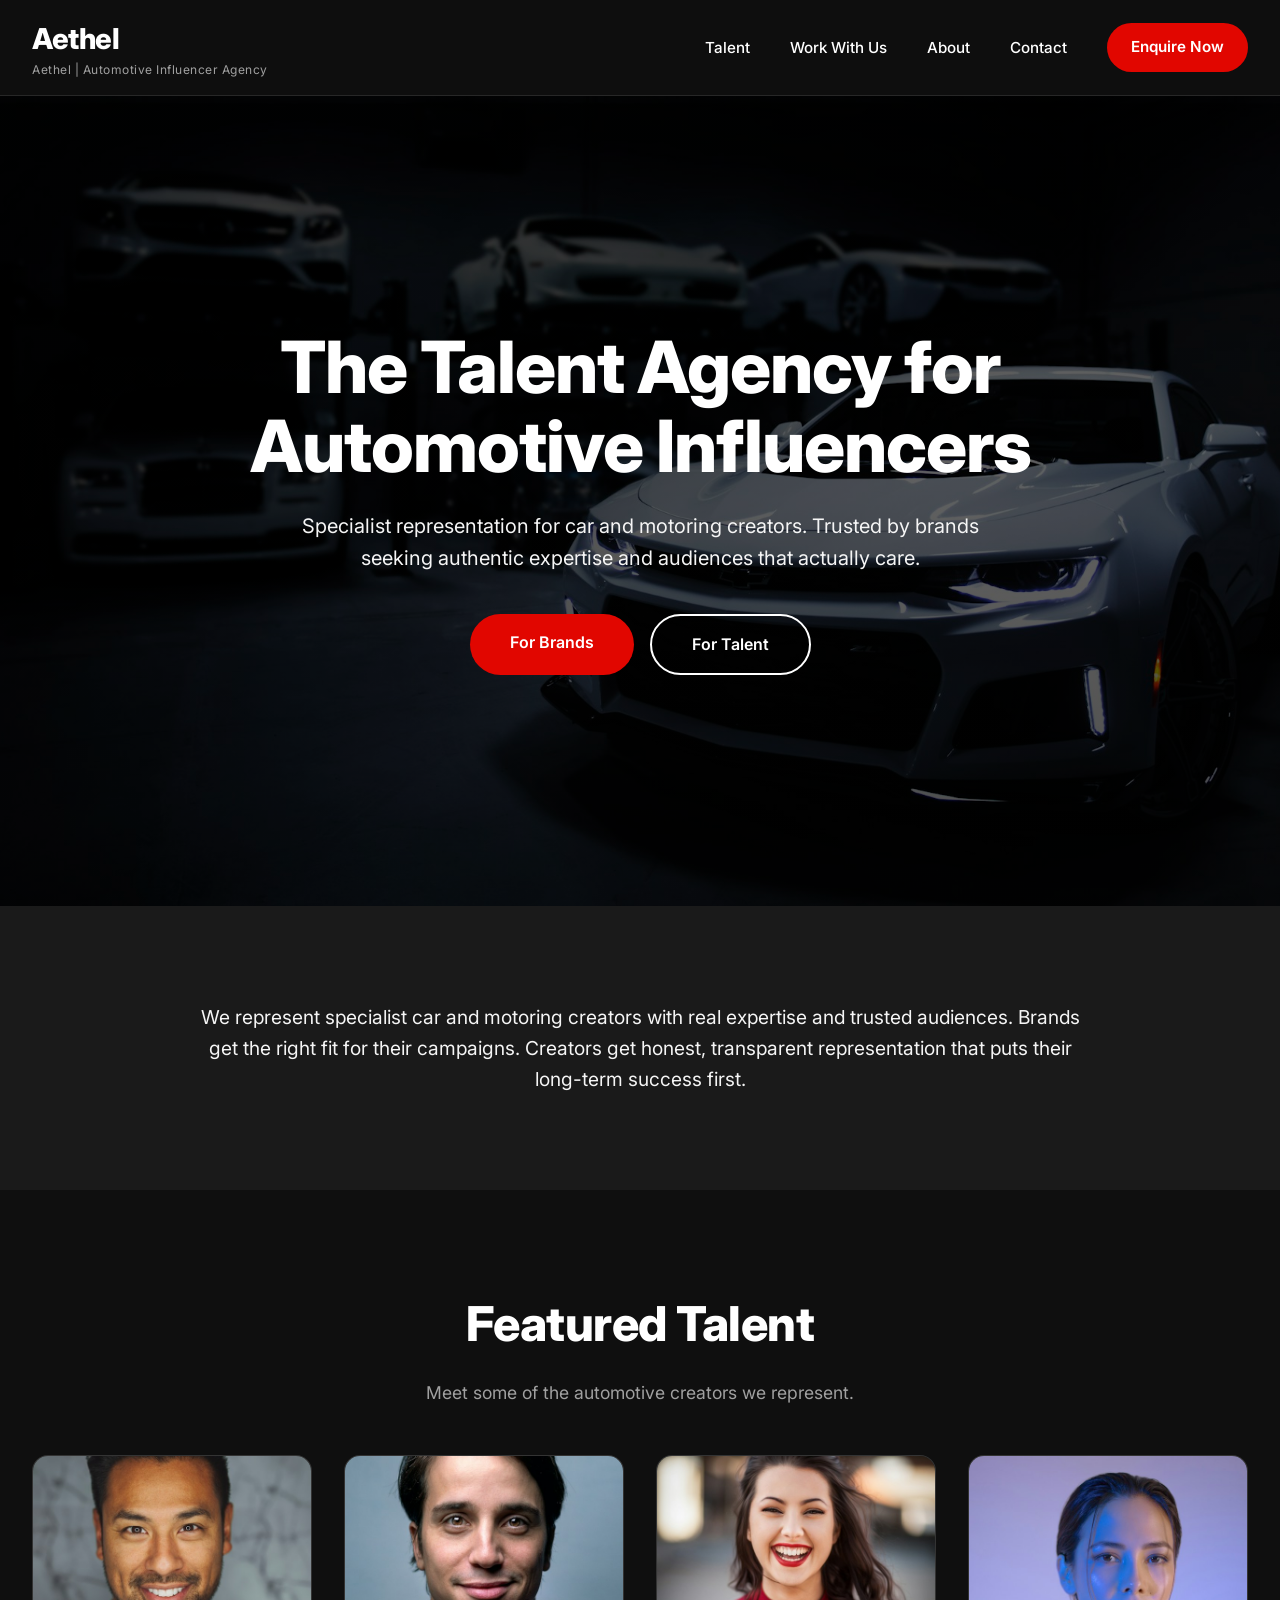
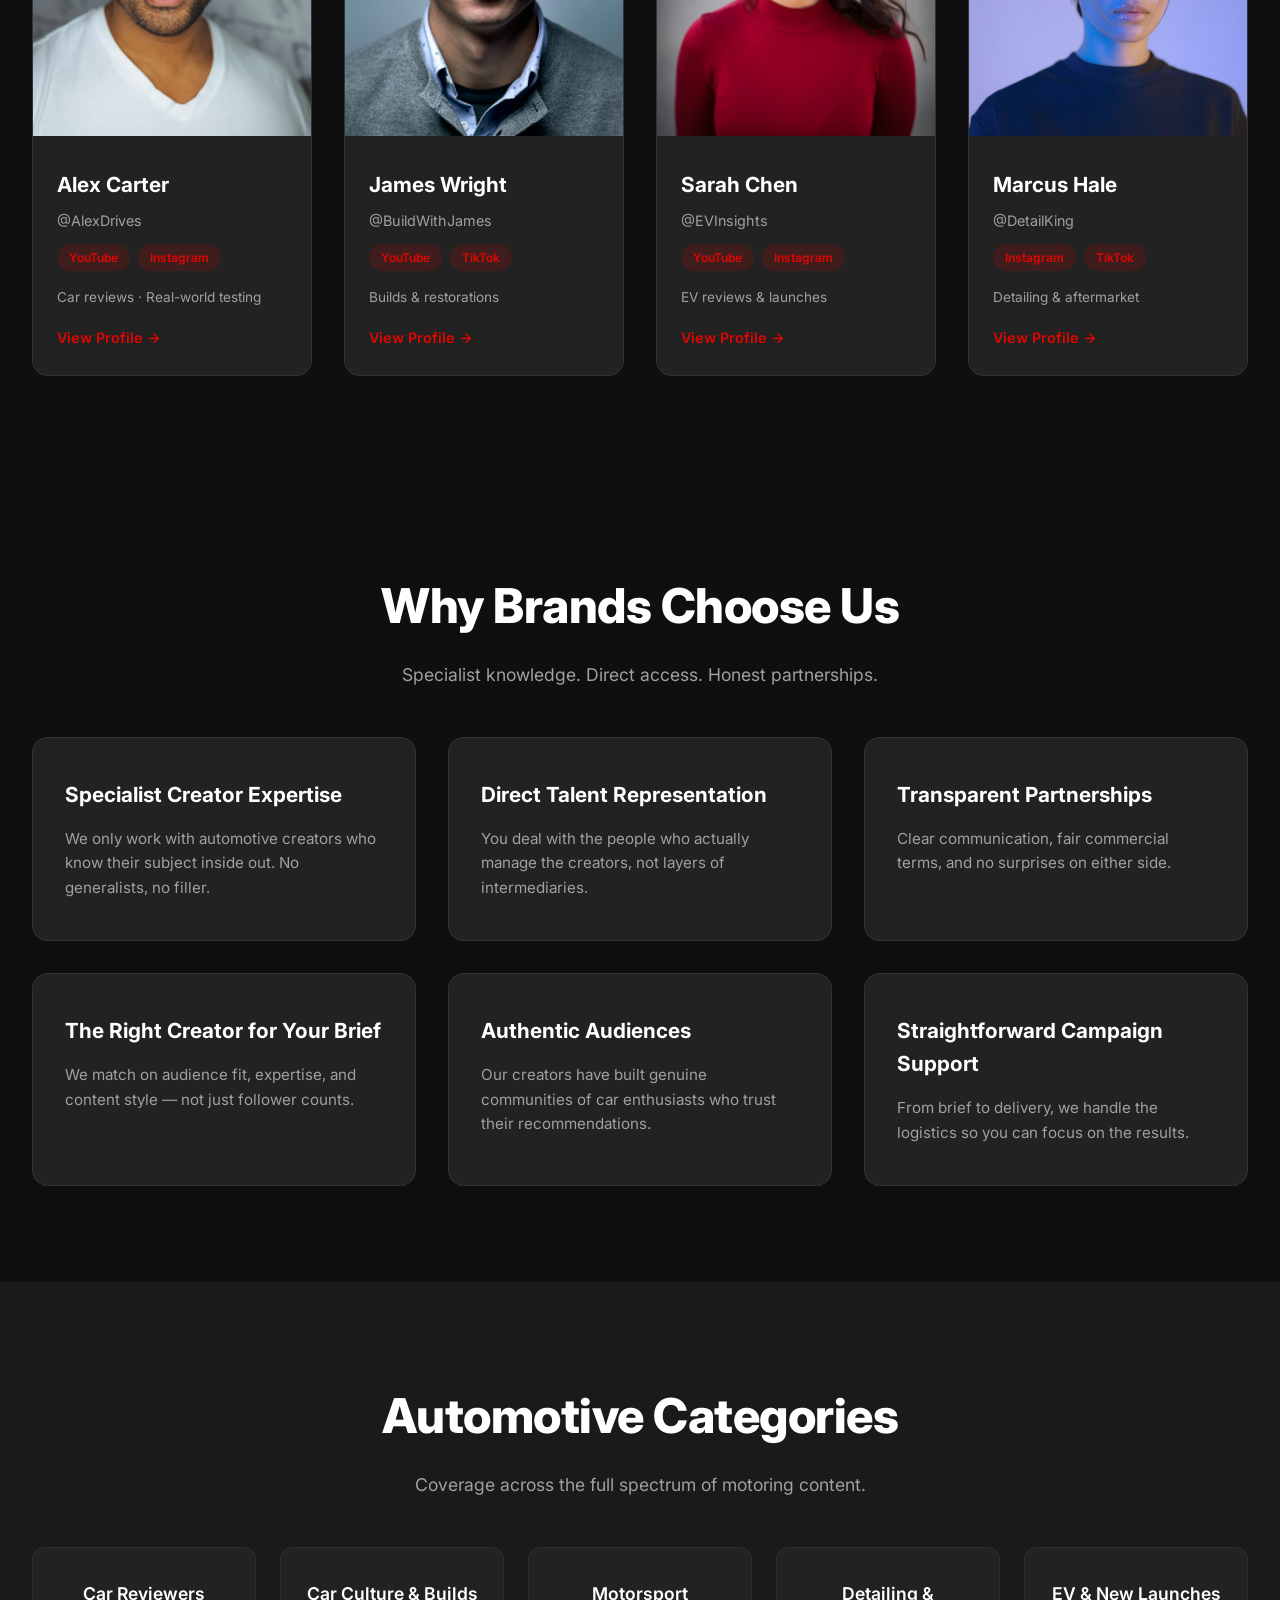
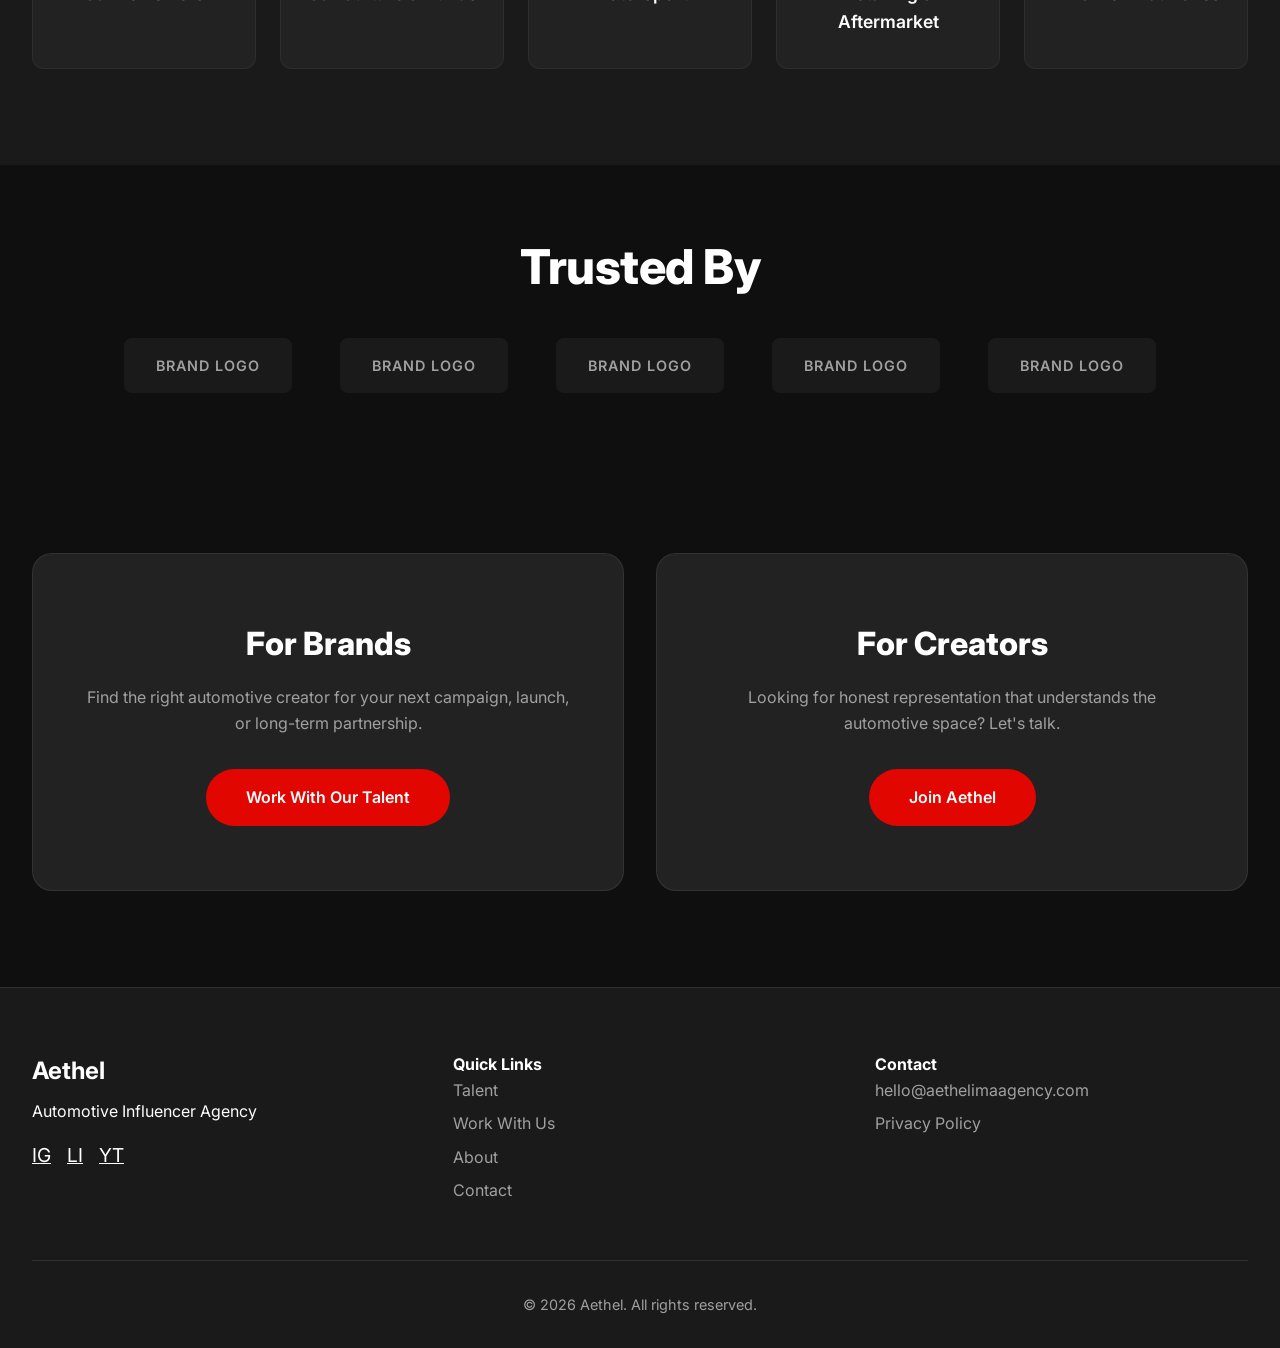
==== index.html @ 72f049c0 "Add files via upload" ====
<!DOCTYPE html>
<html lang="en">
<head>
  <meta charset="UTF-8">
  <meta name="viewport" content="width=device-width, initial-scale=1.0">
  <title>Aethel | The Talent Agency for Automotive Influencers</title>
  <meta name="description" content="Aethel is the specialist talent agency for automotive influencers. We represent car and motoring creators with real expertise, connecting brands with authentic audiences.">
  <link rel="stylesheet" href="css/style.css">
</head>
<body>
  <header>
    <div class="header-container">
      <a href="index.html" class="logo">
        <h1>Aethel</h1>
        <span>Aethel | Automotive Influencer Agency</span>
      </a>
      <nav>
        <ul>
          <li><a href="talent.html">Talent</a></li>
          <li class="dropdown">
            <a href="work-with-us.html">Work With Us</a>
            <div class="dropdown-content">
              <a href="work-with-us.html#brands">For Brands</a>
              <a href="work-with-us.html#talent">For Talent</a>
            </div>
          </li>
          <li><a href="about.html">About</a></li>
          <li><a href="contact.html">Contact</a></li>
          <li><a href="#" class="enquire-btn open-enquire">Enquire Now</a></li>
        </ul>
      </nav>
      <button class="mobile-menu-btn">☰</button>
    </div>
  </header>

  <section class="hero">
    <div class="hero-content">
      <h2>The Talent Agency for Automotive Influencers</h2>
      <p>Specialist representation for car and motoring creators. Trusted by brands seeking authentic expertise and audiences that actually care.</p>
      <div class="hero-buttons">
        <a href="work-with-us.html#brands" class="btn-primary">For Brands</a>
        <a href="work-with-us.html#talent" class="btn-secondary">For Talent</a>
      </div>
    </div>
  </section>

  <section class="intro">
    <div class="container">
      <p>We represent specialist car and motoring creators with real expertise and trusted audiences. Brands get the right fit for their campaigns. Creators get honest, transparent representation that puts their long-term success first.</p>
    </div>
  </section>

  <section>
    <div class="container">
      <h2 class="section-title">Featured Talent</h2>
      <p class="section-subtitle">Meet some of the automotive creators we represent.</p>
      <div class="talent-grid">
        <div class="talent-card">
          <img src="images/talent1.jpg" alt="Alex Carter">
          <div class="talent-info">
            <h3>Alex Carter</h3>
            <div class="channel">@AlexDrives</div>
            <div class="platform-tags">
              <span class="tag">YouTube</span>
              <span class="tag">Instagram</span>
            </div>
            <div class="stats">Car reviews · Real-world testing</div>
            <a href="talent-profile.html" class="view-profile">View Profile →</a>
          </div>
        </div>
        <div class="talent-card">
          <img src="images/talent2.jpg" alt="James Wright">
          <div class="talent-info">
            <h3>James Wright</h3>
            <div class="channel">@BuildWithJames</div>
            <div class="platform-tags">
              <span class="tag">YouTube</span>
              <span class="tag">TikTok</span>
            </div>
            <div class="stats">Builds & restorations</div>
            <a href="talent-profile.html" class="view-profile">View Profile →</a>
          </div>
        </div>
        <div class="talent-card">
          <img src="images/talent3.jpg" alt="Sarah Chen">
          <div class="talent-info">
            <h3>Sarah Chen</h3>
            <div class="channel">@EVInsights</div>
            <div class="platform-tags">
              <span class="tag">YouTube</span>
              <span class="tag">Instagram</span>
            </div>
            <div class="stats">EV reviews & launches</div>
            <a href="talent-profile.html" class="view-profile">View Profile →</a>
          </div>
        </div>
        <div class="talent-card">
          <img src="images/talent4.jpg" alt="Marcus Hale">
          <div class="talent-info">
            <h3>Marcus Hale</h3>
            <div class="channel">@DetailKing</div>
            <div class="platform-tags">
              <span class="tag">Instagram</span>
              <span class="tag">TikTok</span>
            </div>
            <div class="stats">Detailing & aftermarket</div>
            <a href="talent-profile.html" class="view-profile">View Profile →</a>
          </div>
        </div>
      </div>
    </div>
  </section>

  <section>
    <div class="container">
      <h2 class="section-title">Why Brands Choose Us</h2>
      <p class="section-subtitle">Specialist knowledge. Direct access. Honest partnerships.</p>
      <div class="why-grid">
        <div class="why-card">
          <h3>Specialist Creator Expertise</h3>
          <p>We only work with automotive creators who know their subject inside out. No generalists, no filler.</p>
        </div>
        <div class="why-card">
          <h3>Direct Talent Representation</h3>
          <p>You deal with the people who actually manage the creators, not layers of intermediaries.</p>
        </div>
        <div class="why-card">
          <h3>Transparent Partnerships</h3>
          <p>Clear communication, fair commercial terms, and no surprises on either side.</p>
        </div>
        <div class="why-card">
          <h3>The Right Creator for Your Brief</h3>
          <p>We match on audience fit, expertise, and content style — not just follower counts.</p>
        </div>
        <div class="why-card">
          <h3>Authentic Audiences</h3>
          <p>Our creators have built genuine communities of car enthusiasts who trust their recommendations.</p>
        </div>
        <div class="why-card">
          <h3>Straightforward Campaign Support</h3>
          <p>From brief to delivery, we handle the logistics so you can focus on the results.</p>
        </div>
      </div>
    </div>
  </section>

  <section class="categories">
    <div class="container">
      <h2 class="section-title">Automotive Categories</h2>
      <p class="section-subtitle">Coverage across the full spectrum of motoring content.</p>
      <div class="category-grid">
        <div class="category-item"><h4>Car Reviewers</h4></div>
        <div class="category-item"><h4>Car Culture & Builds</h4></div>
        <div class="category-item"><h4>Motorsport</h4></div>
        <div class="category-item"><h4>Detailing & Aftermarket</h4></div>
        <div class="category-item"><h4>EV & New Launches</h4></div>
      </div>
    </div>
  </section>

  <section class="trusted">
    <div class="container">
      <h2 class="section-title">Trusted By</h2>
      <div class="logo-strip">
        <div class="logo-placeholder">BRAND LOGO</div>
        <div class="logo-placeholder">BRAND LOGO</div>
        <div class="logo-placeholder">BRAND LOGO</div>
        <div class="logo-placeholder">BRAND LOGO</div>
        <div class="logo-placeholder">BRAND LOGO</div>
      </div>
    </div>
  </section>

  <section>
    <div class="container">
      <div class="cta-banners">
        <div class="cta-banner">
          <h3>For Brands</h3>
          <p>Find the right automotive creator for your next campaign, launch, or long-term partnership.</p>
          <a href="work-with-us.html#brands" class="btn-primary">Work With Our Talent</a>
        </div>
        <div class="cta-banner">
          <h3>For Creators</h3>
          <p>Looking for honest representation that understands the automotive space? Let's talk.</p>
          <a href="work-with-us.html#talent" class="btn-primary">Join Aethel</a>
        </div>
      </div>
    </div>
  </section>

  <footer>
    <div class="container">
      <div class="footer-content">
        <div class="footer-logo">
          <h3>Aethel</h3>
          <p>Automotive Influencer Agency</p>
          <div class="social-icons">
            <a href="#" aria-label="Instagram">IG</a>
            <a href="#" aria-label="LinkedIn">LI</a>
            <a href="#" aria-label="YouTube">YT</a>
          </div>
        </div>
        <div class="footer-links">
          <h4>Quick Links</h4>
          <a href="talent.html">Talent</a>
          <a href="work-with-us.html">Work With Us</a>
          <a href="about.html">About</a>
          <a href="contact.html">Contact</a>
        </div>
        <div class="footer-links">
          <h4>Contact</h4>
          <a href="mailto:hello@aethelimaagency.com">hello@aethelimaagency.com</a>
          <a href="privacy.html">Privacy Policy</a>
        </div>
      </div>
      <div class="footer-bottom">
        <p>&copy; 2026 Aethel. All rights reserved.</p>
      </div>
    </div>
  </footer>

  <!-- Enquire Modal -->
  <div class="modal" id="enquireModal">
    <div class="modal-content">
      <span class="close-modal">&times;</span>
      <h2 style="margin-bottom: 1.5rem; text-align: center;">Enquire Now</h2>
      <div class="form-toggle">
        <button class="toggle-btn active" data-type="brand">I'm a Brand</button>
        <button class="toggle-btn" data-type="creator">I'm a Creator</button>
      </div>
      <form>
        <div class="form-group">
          <label>Name</label>
          <input type="text" name="name" required>
        </div>
        <div class="form-group">
          <label>Email</label>
          <input type="email" name="email" required>
        </div>
        <div class="form-group">
          <label class="company-label">Company</label>
          <input type="text" name="company" required>
        </div>
        <div class="form-group">
          <label class="budget-label">Budget (optional)</label>
          <input type="text" name="budget">
        </div>
        <div class="form-group">
          <label>Message</label>
          <textarea name="message" rows="5" required></textarea>
        </div>
        <button type="submit" class="btn-primary" style="width: 100%;">Send Enquiry</button>
      </form>
    </div>
  </div>

  <script src="js/main.js"></script>
</body>
</html>
---- css/style.css ----
/* Aethel - Automotive Influencer Agency */
@import url('https://fonts.googleapis.com/css2?family=Inter:wght@300;400;500;600;700;800&display=swap');

:root {
  --charcoal: #0f0f0f;
  --charcoal-light: #1a1a1a;
  --charcoal-card: #222222;
  --white: #ffffff;
  --off-white: #f5f5f5;
  --gray: #a0a0a0;
  --accent: #e10600; /* Racing red */
  --accent-hover: #c10500;
  --transition: all 0.3s cubic-bezier(0.4, 0, 0.2, 1);
}

* {
  margin: 0;
  padding: 0;
  box-sizing: border-box;
}

html {
  scroll-behavior: smooth;
}

body {
  font-family: 'Inter', -apple-system, BlinkMacSystemFont, 'Segoe UI', sans-serif;
  background-color: var(--charcoal);
  color: var(--white);
  line-height: 1.6;
  overflow-x: hidden;
}

/* Header */
header {
  position: sticky;
  top: 0;
  z-index: 1000;
  background: rgba(15, 15, 15, 0.95);
  backdrop-filter: blur(10px);
  border-bottom: 1px solid rgba(255, 255, 255, 0.1);
  padding: 1rem 0;
}

.header-container {
  max-width: 1400px;
  margin: 0 auto;
  padding: 0 2rem;
  display: flex;
  justify-content: space-between;
  align-items: center;
}

.logo {
  display: flex;
  flex-direction: column;
  text-decoration: none;
  color: var(--white);
}

.logo h1 {
  font-size: 1.8rem;
  font-weight: 800;
  letter-spacing: -0.5px;
  margin: 0;
}

.logo span {
  font-size: 0.75rem;
  font-weight: 400;
  color: var(--gray);
  letter-spacing: 0.5px;
  margin-top: -2px;
}

nav ul {
  display: flex;
  list-style: none;
  gap: 2.5rem;
  align-items: center;
}

nav a {
  color: var(--white);
  text-decoration: none;
  font-weight: 500;
  font-size: 0.95rem;
  transition: var(--transition);
  position: relative;
}

nav a:hover {
  color: var(--accent);
}

nav a::after {
  content: '';
  position: absolute;
  bottom: -4px;
  left: 0;
  width: 0;
  height: 2px;
  background: var(--accent);
  transition: var(--transition);
}

nav a:hover::after {
  width: 100%;
}

/* Dropdown */
.dropdown {
  position: relative;
}

.dropdown-content {
  display: none;
  position: absolute;
  top: 100%;
  left: 0;
  background: var(--charcoal-light);
  min-width: 200px;
  border-radius: 8px;
  box-shadow: 0 10px 40px rgba(0,0,0,0.5);
  padding: 0.5rem 0;
  margin-top: 1rem;
  border: 1px solid rgba(255,255,255,0.1);
}

.dropdown:hover .dropdown-content {
  display: block;
}

.dropdown-content a {
  display: block;
  padding: 0.75rem 1.5rem;
  color: var(--white);
  text-decoration: none;
}

.dropdown-content a:hover {
  background: var(--charcoal-card);
  color: var(--accent);
}

.dropdown-content a::after {
  display: none;
}

.enquire-btn {
  background: var(--accent);
  color: var(--white) !important;
  padding: 0.75rem 1.5rem;
  border-radius: 50px;
  font-weight: 600;
  transition: var(--transition);
  text-decoration: none;
  display: inline-block;
}

.enquire-btn:hover {
  background: var(--accent-hover);
  transform: translateY(-2px);
  box-shadow: 0 10px 30px rgba(225, 6, 0, 0.3);
}

.enquire-btn::after {
  display: none !important;
}

/* Mobile menu */
.mobile-menu-btn {
  display: none;
  background: none;
  border: none;
  color: var(--white);
  font-size: 1.5rem;
  cursor: pointer;
}

/* Hero */
.hero {
  height: 90vh;
  min-height: 600px;
  background: linear-gradient(rgba(0,0,0,0.55), rgba(0,0,0,0.7)), url('../images/hero-car.jpg') center/cover no-repeat;
  display: flex;
  align-items: center;
  justify-content: center;
  text-align: center;
  position: relative;
}

.hero-content {
  max-width: 900px;
  padding: 0 2rem;
  z-index: 2;
}

.hero h2 {
  font-size: clamp(2.5rem, 6vw, 4.5rem);
  font-weight: 800;
  line-height: 1.1;
  margin-bottom: 1.5rem;
  letter-spacing: -1px;
}

.hero p {
  font-size: 1.25rem;
  color: var(--off-white);
  margin-bottom: 2.5rem;
  max-width: 700px;
  margin-left: auto;
  margin-right: auto;
}

.hero-buttons {
  display: flex;
  gap: 1rem;
  justify-content: center;
  flex-wrap: wrap;
}

.btn-primary {
  background: var(--accent);
  color: var(--white);
  padding: 1rem 2.5rem;
  border-radius: 50px;
  text-decoration: none;
  font-weight: 600;
  font-size: 1rem;
  transition: var(--transition);
  display: inline-block;
}

.btn-primary:hover {
  background: var(--accent-hover);
  transform: translateY(-3px);
  box-shadow: 0 15px 40px rgba(225, 6, 0, 0.4);
}

.btn-secondary {
  background: transparent;
  color: var(--white);
  padding: 1rem 2.5rem;
  border-radius: 50px;
  text-decoration: none;
  font-weight: 600;
  font-size: 1rem;
  border: 2px solid var(--white);
  transition: var(--transition);
  display: inline-block;
}

.btn-secondary:hover {
  background: var(--white);
  color: var(--charcoal);
  transform: translateY(-3px);
}

/* Sections */
section {
  padding: 6rem 0;
}

.container {
  max-width: 1400px;
  margin: 0 auto;
  padding: 0 2rem;
}

.section-title {
  font-size: clamp(2rem, 4vw, 3rem);
  font-weight: 800;
  text-align: center;
  margin-bottom: 1rem;
  letter-spacing: -0.5px;
}

.section-subtitle {
  text-align: center;
  color: var(--gray);
  font-size: 1.1rem;
  max-width: 700px;
  margin: 0 auto 3rem;
}

/* Intro */
.intro {
  background: var(--charcoal-light);
  text-align: center;
}

.intro p {
  font-size: 1.2rem;
  max-width: 900px;
  margin: 0 auto;
  color: var(--off-white);
}

/* Why Cards */
.why-grid {
  display: grid;
  grid-template-columns: repeat(auto-fit, minmax(300px, 1fr));
  gap: 2rem;
  margin-top: 3rem;
}

.why-card {
  background: var(--charcoal-card);
  padding: 2.5rem 2rem;
  border-radius: 16px;
  border: 1px solid rgba(255,255,255,0.08);
  transition: var(--transition);
}

.why-card:hover {
  transform: translateY(-8px);
  border-color: var(--accent);
  box-shadow: 0 20px 50px rgba(0,0,0,0.4);
}

.why-card h3 {
  font-size: 1.3rem;
  margin-bottom: 1rem;
  font-weight: 700;
}

.why-card p {
  color: var(--gray);
  font-size: 0.95rem;
}

/* Categories */
.categories {
  background: var(--charcoal-light);
}

.category-grid {
  display: grid;
  grid-template-columns: repeat(auto-fit, minmax(200px, 1fr));
  gap: 1.5rem;
  margin-top: 2rem;
}

.category-item {
  background: var(--charcoal-card);
  padding: 2rem 1.5rem;
  border-radius: 12px;
  text-align: center;
  transition: var(--transition);
  border: 1px solid rgba(255,255,255,0.05);
}

.category-item:hover {
  background: var(--accent);
  transform: scale(1.05);
}

.category-item h4 {
  font-size: 1.1rem;
  font-weight: 600;
}

/* Trusted */
.trusted {
  text-align: center;
  padding: 4rem 0;
}

.logo-strip {
  display: flex;
  justify-content: center;
  gap: 3rem;
  flex-wrap: wrap;
  margin-top: 2rem;
  opacity: 0.6;
}

.logo-placeholder {
  background: var(--charcoal-card);
  padding: 1rem 2rem;
  border-radius: 8px;
  font-weight: 600;
  letter-spacing: 1px;
  font-size: 0.9rem;
}

/* CTA Banners */
.cta-banners {
  display: grid;
  grid-template-columns: 1fr 1fr;
  gap: 2rem;
}

.cta-banner {
  background: var(--charcoal-card);
  padding: 4rem 3rem;
  border-radius: 20px;
  text-align: center;
  border: 1px solid rgba(255,255,255,0.08);
  transition: var(--transition);
}

.cta-banner:hover {
  border-color: var(--accent);
}

.cta-banner h3 {
  font-size: 2rem;
  margin-bottom: 1rem;
  font-weight: 800;
}

.cta-banner p {
  color: var(--gray);
  margin-bottom: 2rem;
}

/* Talent Cards */
.talent-grid {
  display: grid;
  grid-template-columns: repeat(auto-fill, minmax(280px, 1fr));
  gap: 2rem;
}

.talent-card {
  background: var(--charcoal-card);
  border-radius: 16px;
  overflow: hidden;
  border: 1px solid rgba(255,255,255,0.08);
  transition: var(--transition);
}

.talent-card:hover {
  transform: translateY(-10px);
  border-color: var(--accent);
  box-shadow: 0 20px 50px rgba(0,0,0,0.4);
}

.talent-card img {
  width: 100%;
  height: 280px;
  object-fit: cover;
}

.talent-info {
  padding: 1.5rem;
}

.talent-info h3 {
  font-size: 1.3rem;
  margin-bottom: 0.5rem;
}

.talent-info .channel {
  color: var(--gray);
  font-size: 0.9rem;
  margin-bottom: 0.75rem;
}

.platform-tags {
  display: flex;
  gap: 0.5rem;
  margin-bottom: 1rem;
  flex-wrap: wrap;
}

.tag {
  background: rgba(225, 6, 0, 0.15);
  color: var(--accent);
  padding: 0.25rem 0.75rem;
  border-radius: 50px;
  font-size: 0.75rem;
  font-weight: 600;
}

.stats {
  font-size: 0.85rem;
  color: var(--gray);
  margin-bottom: 1rem;
}

.view-profile {
  display: inline-block;
  color: var(--accent);
  text-decoration: none;
  font-weight: 600;
  font-size: 0.9rem;
  transition: var(--transition);
}

.view-profile:hover {
  color: var(--white);
}

/* Filters */
.filters {
  display: flex;
  gap: 1rem;
  justify-content: center;
  margin-bottom: 3rem;
  flex-wrap: wrap;
}

.filter-btn {
  background: var(--charcoal-card);
  border: 1px solid rgba(255,255,255,0.1);
  color: var(--white);
  padding: 0.6rem 1.5rem;
  border-radius: 50px;
  cursor: pointer;
  transition: var(--transition);
  font-weight: 500;
}

.filter-btn.active,
.filter-btn:hover {
  background: var(--accent);
  border-color: var(--accent);
}

/* About */
.story {
  max-width: 900px;
  margin: 0 auto;
  text-align: center;
}

.story p {
  font-size: 1.1rem;
  color: var(--off-white);
  margin-bottom: 1.5rem;
}

.team-grid {
  display: grid;
  grid-template-columns: repeat(auto-fit, minmax(250px, 1fr));
  gap: 2rem;
  margin-top: 3rem;
}

.team-card {
  text-align: center;
  background: var(--charcoal-card);
  padding: 2rem;
  border-radius: 16px;
}

.team-card img {
  width: 150px;
  height: 150px;
  border-radius: 50%;
  object-fit: cover;
  margin-bottom: 1rem;
}

/* Forms */
.form-container {
  max-width: 700px;
  margin: 0 auto;
  background: var(--charcoal-card);
  padding: 3rem;
  border-radius: 20px;
  border: 1px solid rgba(255,255,255,0.08);
}

.form-group {
  margin-bottom: 1.5rem;
}

.form-group label {
  display: block;
  margin-bottom: 0.5rem;
  font-weight: 500;
}

.form-group input,
.form-group textarea,
.form-group select {
  width: 100%;
  padding: 1rem;
  background: var(--charcoal);
  border: 1px solid rgba(255,255,255,0.1);
  border-radius: 8px;
  color: var(--white);
  font-family: inherit;
  font-size: 1rem;
  transition: var(--transition);
}

.form-group input:focus,
.form-group textarea:focus,
.form-group select:focus {
  outline: none;
  border-color: var(--accent);
}

.form-toggle {
  display: flex;
  gap: 1rem;
  margin-bottom: 2rem;
  justify-content: center;
}

.toggle-btn {
  padding: 0.75rem 2rem;
  border: 2px solid var(--gray);
  background: transparent;
  color: var(--white);
  border-radius: 50px;
  cursor: pointer;
  font-weight: 600;
  transition: var(--transition);
}

.toggle-btn.active {
  background: var(--accent);
  border-color: var(--accent);
}

/* Footer */
footer {
  background: var(--charcoal-light);
  padding: 4rem 0 2rem;
  border-top: 1px solid rgba(255,255,255,0.1);
}

.footer-content {
  display: grid;
  grid-template-columns: repeat(auto-fit, minmax(200px, 1fr));
  gap: 3rem;
  margin-bottom: 3rem;
}

.footer-logo h3 {
  font-size: 1.5rem;
  margin-bottom: 0.5rem;
}

.footer-links a {
  display: block;
  color: var(--gray);
  text-decoration: none;
  margin-bottom: 0.5rem;
  transition: var(--transition);
}

.footer-links a:hover {
  color: var(--accent);
}

.social-icons {
  display: flex;
  gap: 1rem;
  margin-top: 1rem;
}

.social-icons a {
  color: var(--white);
  font-size: 1.2rem;
  transition: var(--transition);
}

.social-icons a:hover {
  color: var(--accent);
}

.footer-bottom {
  text-align: center;
  padding-top: 2rem;
  border-top: 1px solid rgba(255,255,255,0.1);
  color: var(--gray);
  font-size: 0.9rem;
}

/* Responsive */
@media (max-width: 900px) {
  .cta-banners {
    grid-template-columns: 1fr;
  }
  
  nav ul {
    display: none;
  }
  
  .mobile-menu-btn {
    display: block;
  }
  
  .header-container {
    padding: 0 1.5rem;
  }
}

@media (max-width: 600px) {
  .hero {
    height: 70vh;
  }
  
  section {
    padding: 4rem 0;
  }
  
  .form-container {
    padding: 2rem 1.5rem;
  }
}

/* Page hero */
.page-hero {
  padding: 8rem 0 4rem;
  text-align: center;
  background: var(--charcoal-light);
}

.page-hero h1 {
  font-size: clamp(2.5rem, 5vw, 3.5rem);
  font-weight: 800;
}

/* Process steps */
.process-steps {
  display: grid;
  grid-template-columns: repeat(auto-fit, minmax(220px, 1fr));
  gap: 2rem;
  margin-top: 3rem;
}

.step {
  text-align: center;
  padding: 2rem;
}

.step-number {
  width: 60px;
  height: 60px;
  background: var(--accent);
  border-radius: 50%;
  display: flex;
  align-items: center;
  justify-content: center;
  font-size: 1.5rem;
  font-weight: 800;
  margin: 0 auto 1rem;
}

/* Modal / Popup */
.modal {
  display: none;
  position: fixed;
  top: 0;
  left: 0;
  width: 100%;
  height: 100%;
  background: rgba(0,0,0,0.8);
  z-index: 2000;
  align-items: center;
  justify-content: center;
}

.modal.active {
  display: flex;
}

.modal-content {
  background: var(--charcoal-light);
  padding: 2.5rem;
  border-radius: 16px;
  max-width: 600px;
  width: 90%;
  max-height: 90vh;
  overflow-y: auto;
  position: relative;
}

.close-modal {
  position: absolute;
  top: 1rem;
  right: 1.5rem;
  font-size: 1.5rem;
  cursor: pointer;
  color: var(--gray);
}

.close-modal:hover {
  color: var(--white);
}
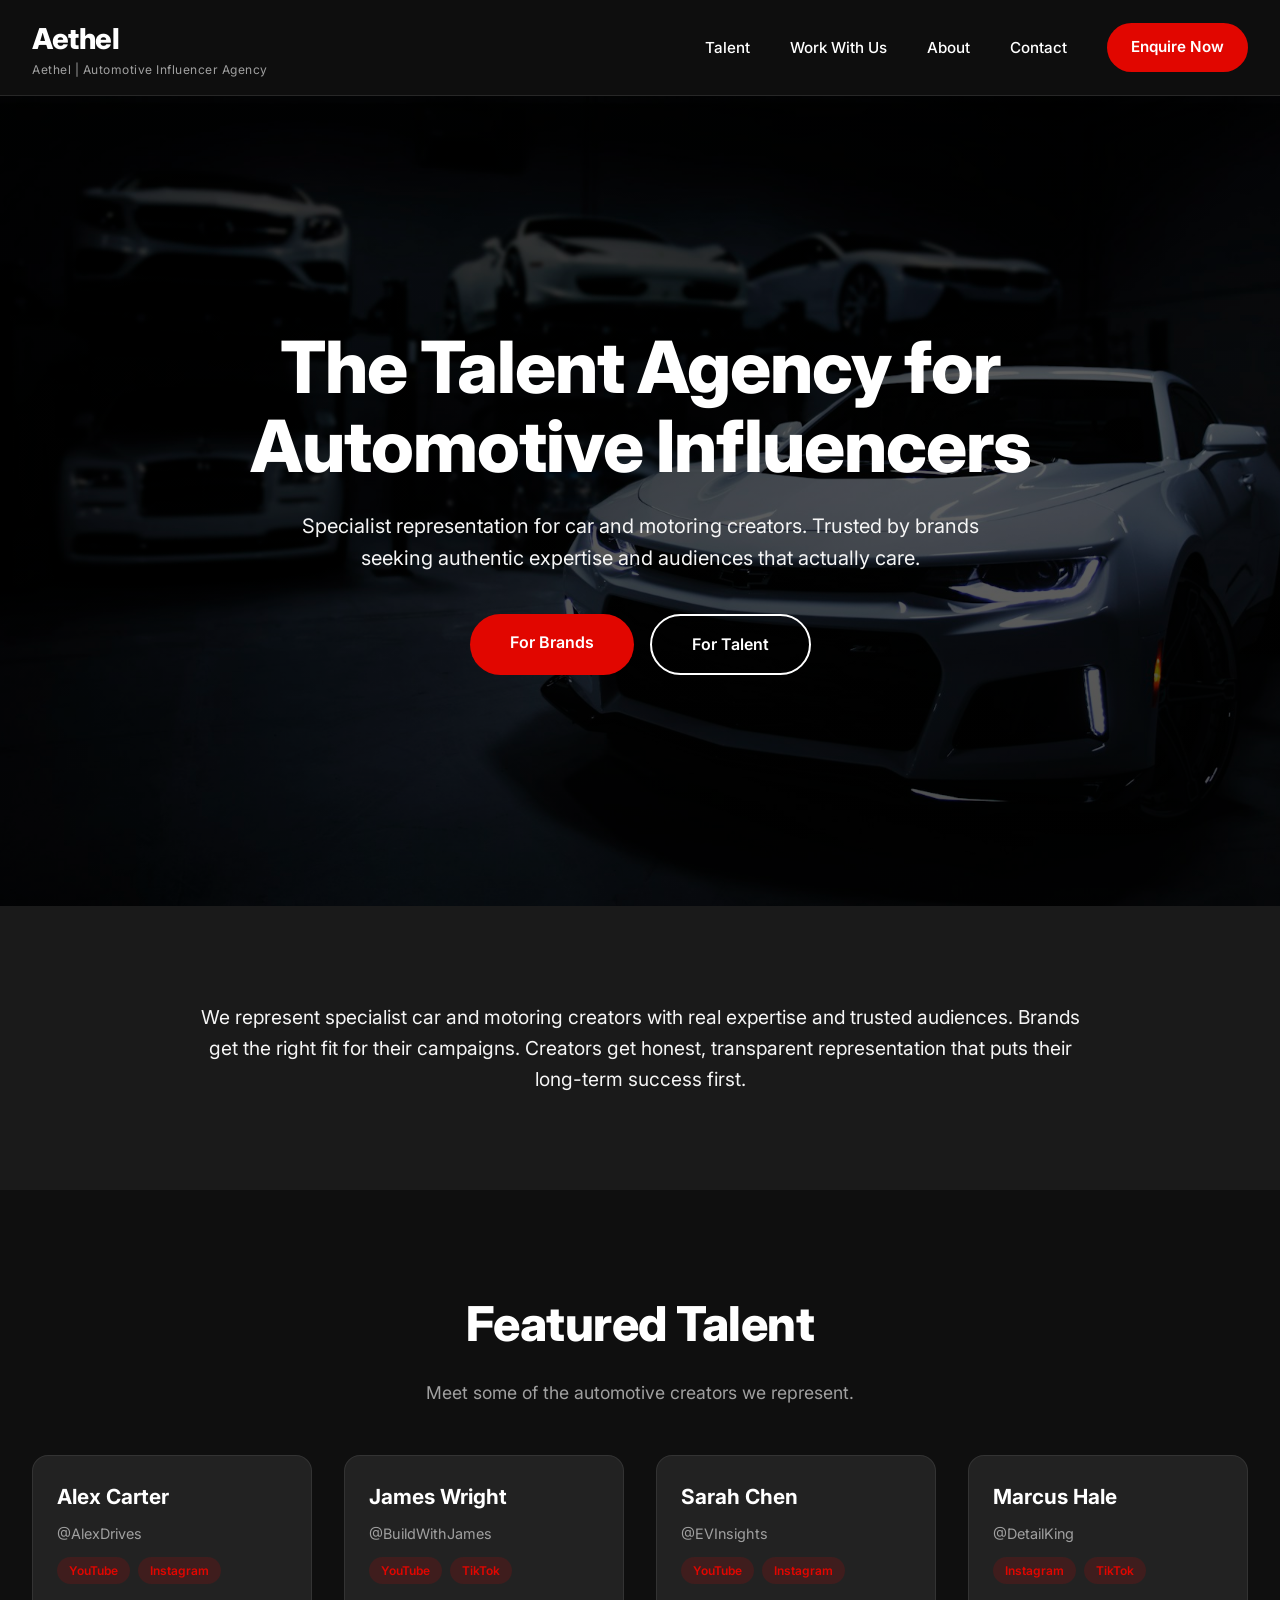
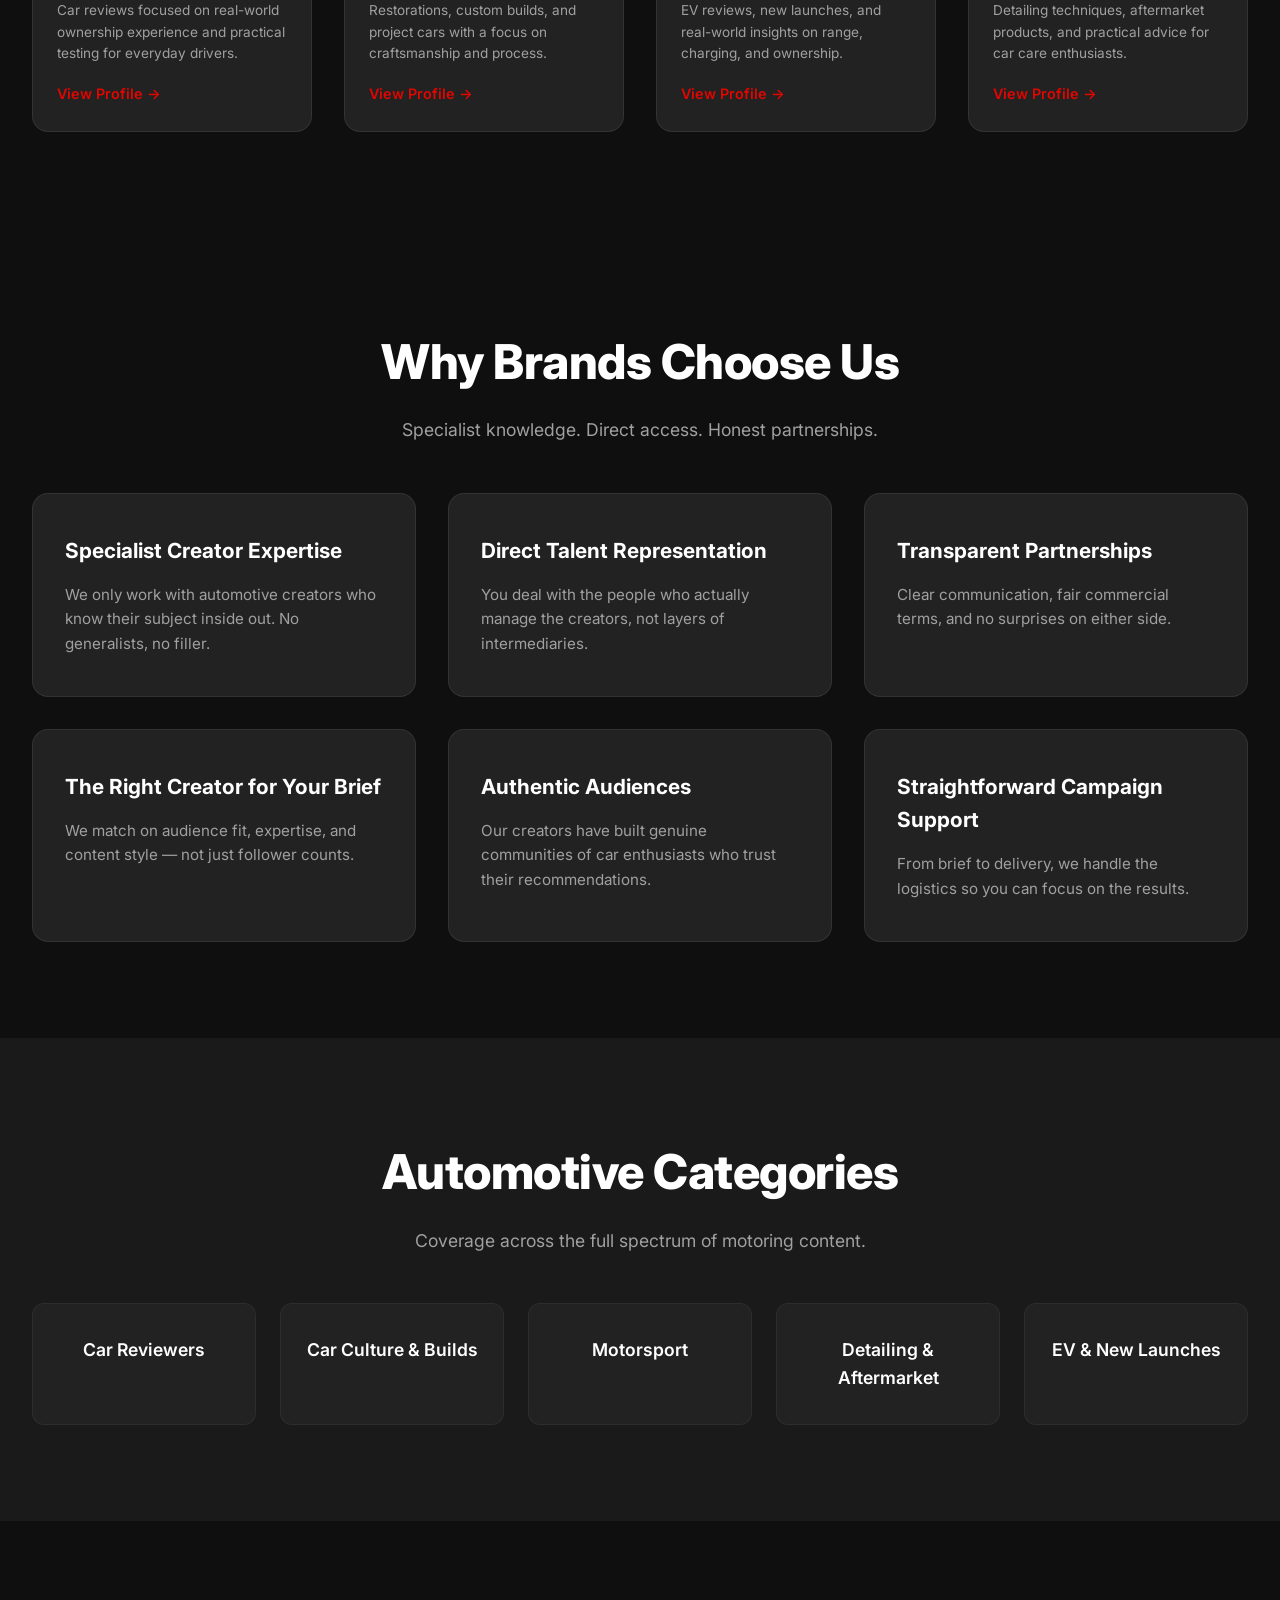
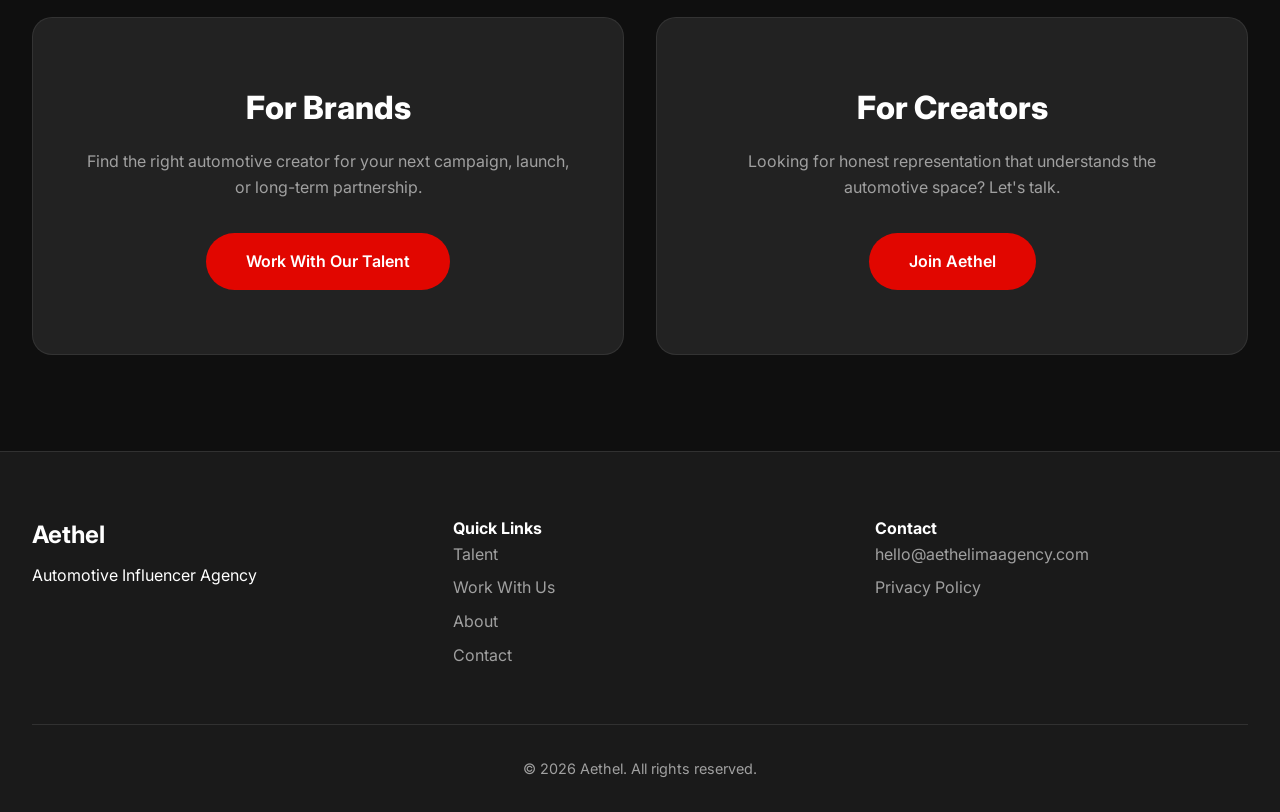
==== commit 9edff954: "Add files via upload" ====
--- a/index.html
+++ b/index.html
@@ -56,7 +56,6 @@
       <p class="section-subtitle">Meet some of the automotive creators we represent.</p>
       <div class="talent-grid">
         <div class="talent-card">
-          <img src="images/talent1.jpg" alt="Alex Carter">
           <div class="talent-info">
             <h3>Alex Carter</h3>
             <div class="channel">@AlexDrives</div>
@@ -64,12 +63,11 @@
               <span class="tag">YouTube</span>
               <span class="tag">Instagram</span>
             </div>
-            <div class="stats">Car reviews · Real-world testing</div>
-            <a href="talent-profile.html" class="view-profile">View Profile →</a>
-          </div>
-        </div>
-        <div class="talent-card">
-          <img src="images/talent2.jpg" alt="James Wright">
+            <div class="stats">Car reviews focused on real-world ownership experience and practical testing for everyday drivers.</div>
+            <a href="talent-profile.html" class="view-profile">View Profile →</a>
+          </div>
+        </div>
+        <div class="talent-card">
           <div class="talent-info">
             <h3>James Wright</h3>
             <div class="channel">@BuildWithJames</div>
@@ -77,12 +75,11 @@
               <span class="tag">YouTube</span>
               <span class="tag">TikTok</span>
             </div>
-            <div class="stats">Builds & restorations</div>
-            <a href="talent-profile.html" class="view-profile">View Profile →</a>
-          </div>
-        </div>
-        <div class="talent-card">
-          <img src="images/talent3.jpg" alt="Sarah Chen">
+            <div class="stats">Restorations, custom builds, and project cars with a focus on craftsmanship and process.</div>
+            <a href="talent-profile.html" class="view-profile">View Profile →</a>
+          </div>
+        </div>
+        <div class="talent-card">
           <div class="talent-info">
             <h3>Sarah Chen</h3>
             <div class="channel">@EVInsights</div>
@@ -90,12 +87,11 @@
               <span class="tag">YouTube</span>
               <span class="tag">Instagram</span>
             </div>
-            <div class="stats">EV reviews & launches</div>
-            <a href="talent-profile.html" class="view-profile">View Profile →</a>
-          </div>
-        </div>
-        <div class="talent-card">
-          <img src="images/talent4.jpg" alt="Marcus Hale">
+            <div class="stats">EV reviews, new launches, and real-world insights on range, charging, and ownership.</div>
+            <a href="talent-profile.html" class="view-profile">View Profile →</a>
+          </div>
+        </div>
+        <div class="talent-card">
           <div class="talent-info">
             <h3>Marcus Hale</h3>
             <div class="channel">@DetailKing</div>
@@ -103,7 +99,7 @@
               <span class="tag">Instagram</span>
               <span class="tag">TikTok</span>
             </div>
-            <div class="stats">Detailing & aftermarket</div>
+            <div class="stats">Detailing techniques, aftermarket products, and practical advice for car care enthusiasts.</div>
             <a href="talent-profile.html" class="view-profile">View Profile →</a>
           </div>
         </div>
@@ -158,19 +154,6 @@
     </div>
   </section>
 
-  <section class="trusted">
-    <div class="container">
-      <h2 class="section-title">Trusted By</h2>
-      <div class="logo-strip">
-        <div class="logo-placeholder">BRAND LOGO</div>
-        <div class="logo-placeholder">BRAND LOGO</div>
-        <div class="logo-placeholder">BRAND LOGO</div>
-        <div class="logo-placeholder">BRAND LOGO</div>
-        <div class="logo-placeholder">BRAND LOGO</div>
-      </div>
-    </div>
-  </section>
-
   <section>
     <div class="container">
       <div class="cta-banners">
@@ -194,11 +177,6 @@
         <div class="footer-logo">
           <h3>Aethel</h3>
           <p>Automotive Influencer Agency</p>
-          <div class="social-icons">
-            <a href="#" aria-label="Instagram">IG</a>
-            <a href="#" aria-label="LinkedIn">LI</a>
-            <a href="#" aria-label="YouTube">YT</a>
-          </div>
         </div>
         <div class="footer-links">
           <h4>Quick Links</h4>
@@ -242,10 +220,6 @@
           <input type="text" name="company" required>
         </div>
         <div class="form-group">
-          <label class="budget-label">Budget (optional)</label>
-          <input type="text" name="budget">
-        </div>
-        <div class="form-group">
           <label>Message</label>
           <textarea name="message" rows="5" required></textarea>
         </div>
--- a/css/style.css
+++ b/css/style.css
@@ -429,6 +429,10 @@
   overflow: hidden;
   border: 1px solid rgba(255,255,255,0.08);
   transition: var(--transition);
+  min-height: 220px;
+  display: flex;
+  flex-direction: column;
+  justify-content: center;
 }
 
 .talent-card:hover {
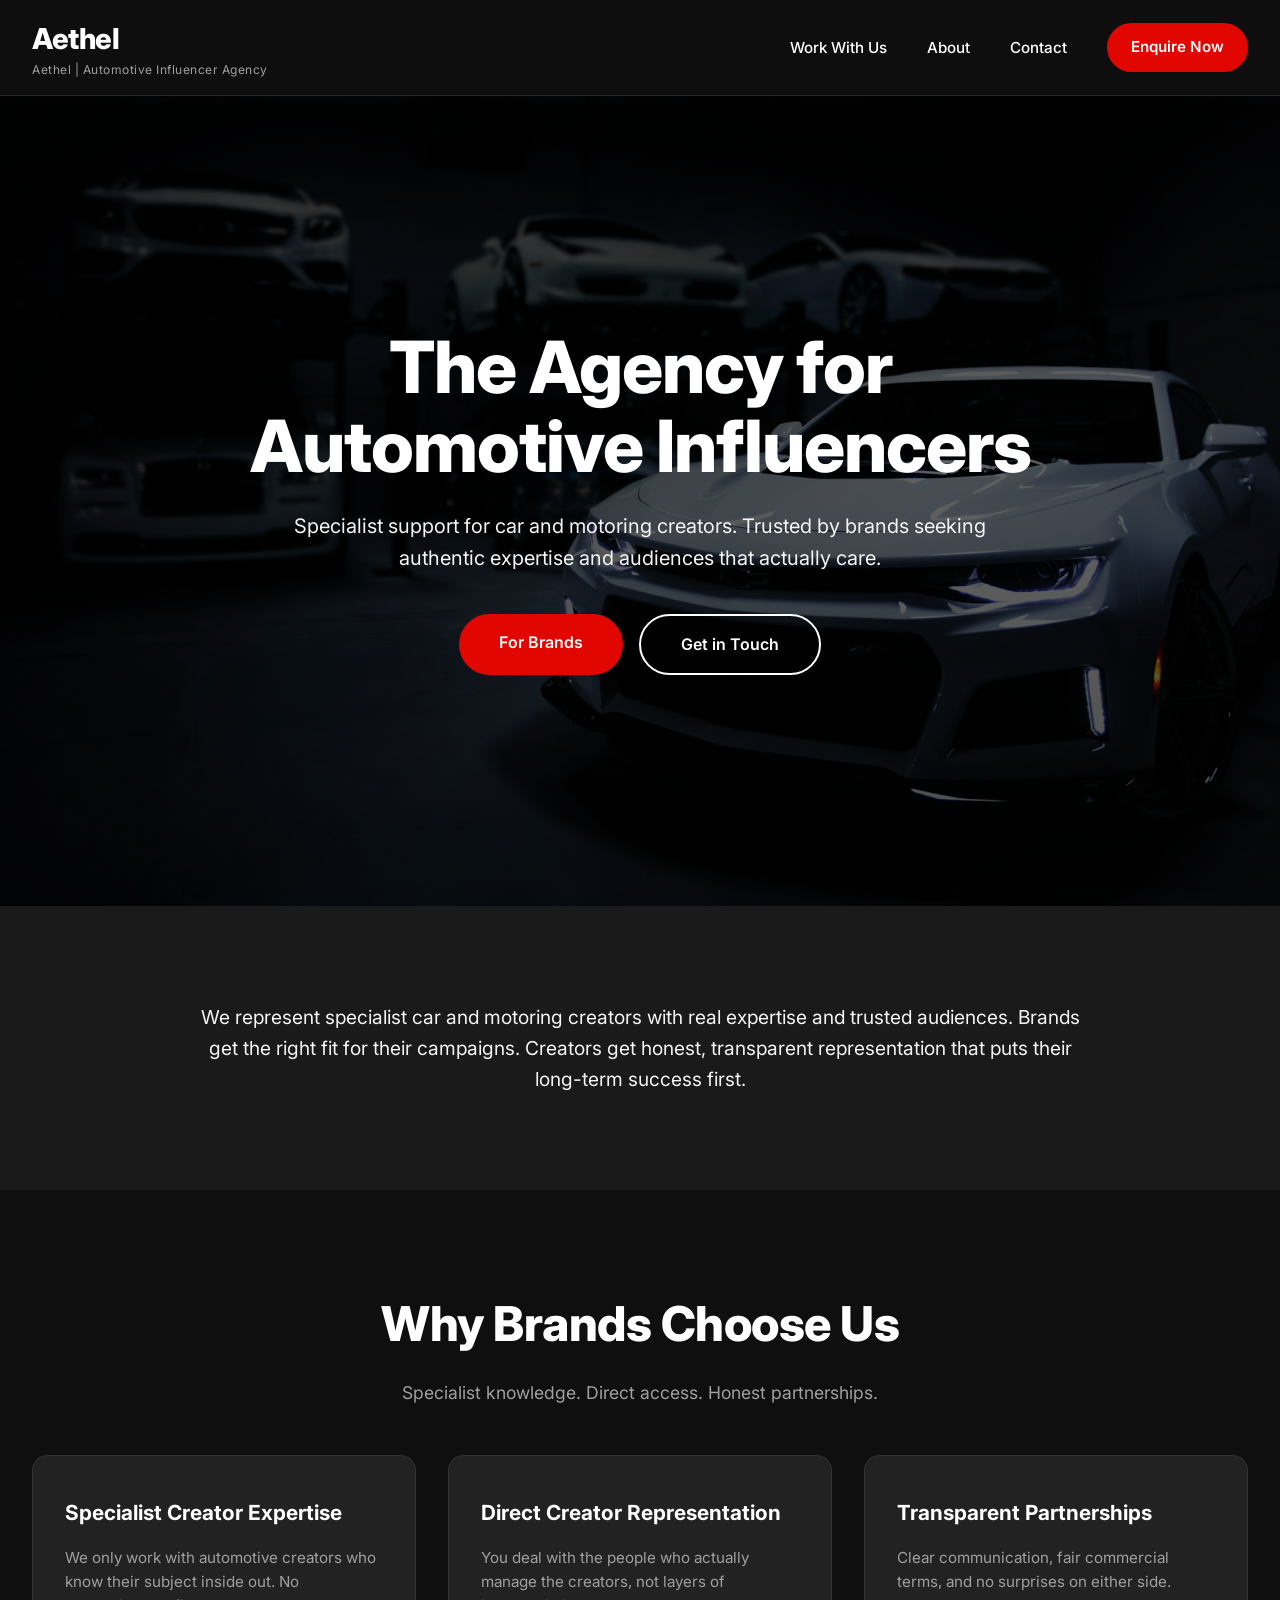
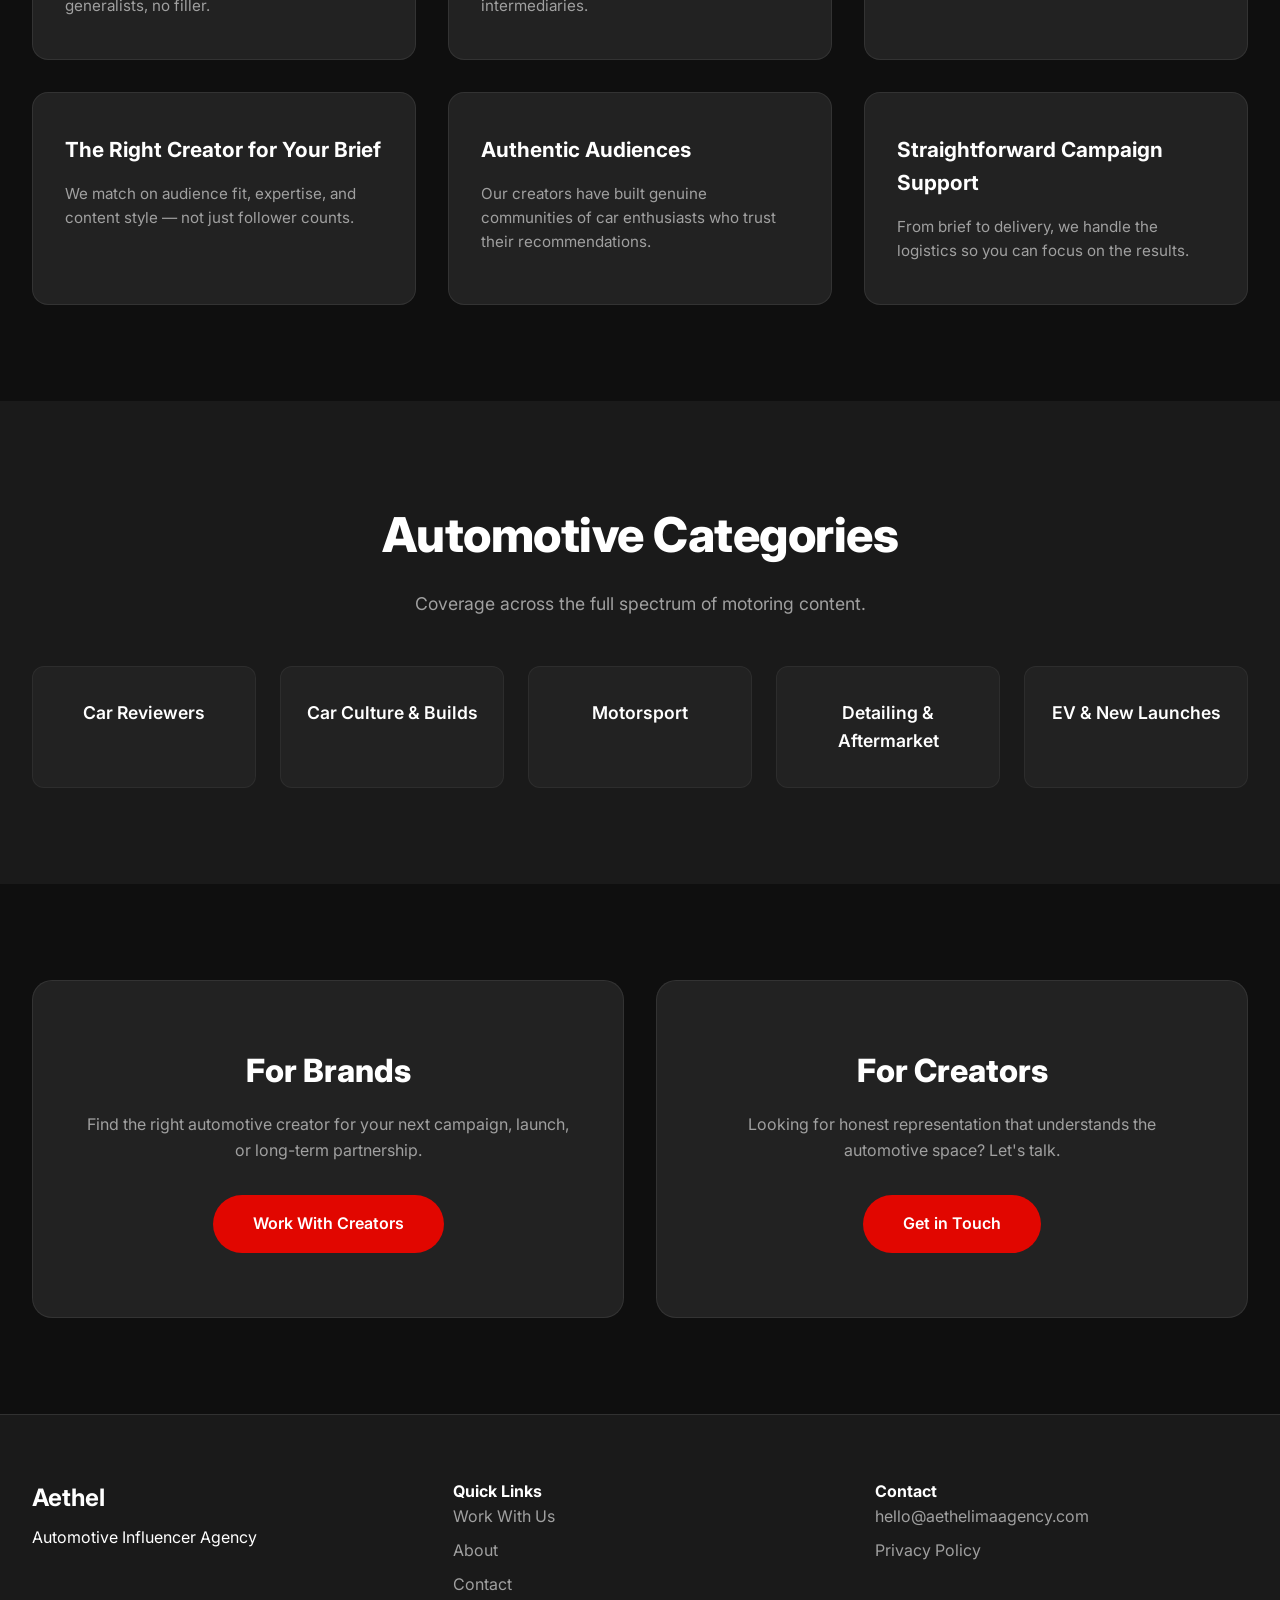
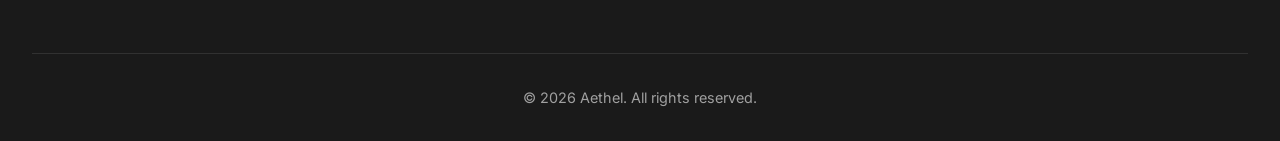
==== commit 8d36c3bb: "Add files via upload" ====
--- a/index.html
+++ b/index.html
@@ -3,8 +3,8 @@
 <head>
   <meta charset="UTF-8">
   <meta name="viewport" content="width=device-width, initial-scale=1.0">
-  <title>Aethel | The Talent Agency for Automotive Influencers</title>
-  <meta name="description" content="Aethel is the specialist talent agency for automotive influencers. We represent car and motoring creators with real expertise, connecting brands with authentic audiences.">
+  <title>Aethel | Automotive Influencer Agency</title>
+  <meta name="description" content="Aethel is a specialist automotive influencer agency. We connect brands with authentic car and motoring creators who have real expertise and trusted audiences.">
   <link rel="stylesheet" href="css/style.css">
 </head>
 <body>
@@ -16,12 +16,10 @@
       </a>
       <nav>
         <ul>
-          <li><a href="talent.html">Talent</a></li>
           <li class="dropdown">
             <a href="work-with-us.html">Work With Us</a>
             <div class="dropdown-content">
               <a href="work-with-us.html#brands">For Brands</a>
-              <a href="work-with-us.html#talent">For Talent</a>
             </div>
           </li>
           <li><a href="about.html">About</a></li>
@@ -35,11 +33,11 @@
 
   <section class="hero">
     <div class="hero-content">
-      <h2>The Talent Agency for Automotive Influencers</h2>
-      <p>Specialist representation for car and motoring creators. Trusted by brands seeking authentic expertise and audiences that actually care.</p>
+      <h2>The Agency for Automotive Influencers</h2>
+      <p>Specialist support for car and motoring creators. Trusted by brands seeking authentic expertise and audiences that actually care.</p>
       <div class="hero-buttons">
         <a href="work-with-us.html#brands" class="btn-primary">For Brands</a>
-        <a href="work-with-us.html#talent" class="btn-secondary">For Talent</a>
+        <a href="contact.html" class="btn-secondary">Get in Touch</a>
       </div>
     </div>
   </section>
@@ -47,63 +45,6 @@
   <section class="intro">
     <div class="container">
       <p>We represent specialist car and motoring creators with real expertise and trusted audiences. Brands get the right fit for their campaigns. Creators get honest, transparent representation that puts their long-term success first.</p>
-    </div>
-  </section>
-
-  <section>
-    <div class="container">
-      <h2 class="section-title">Featured Talent</h2>
-      <p class="section-subtitle">Meet some of the automotive creators we represent.</p>
-      <div class="talent-grid">
-        <div class="talent-card">
-          <div class="talent-info">
-            <h3>Alex Carter</h3>
-            <div class="channel">@AlexDrives</div>
-            <div class="platform-tags">
-              <span class="tag">YouTube</span>
-              <span class="tag">Instagram</span>
-            </div>
-            <div class="stats">Car reviews focused on real-world ownership experience and practical testing for everyday drivers.</div>
-            <a href="talent-profile.html" class="view-profile">View Profile →</a>
-          </div>
-        </div>
-        <div class="talent-card">
-          <div class="talent-info">
-            <h3>James Wright</h3>
-            <div class="channel">@BuildWithJames</div>
-            <div class="platform-tags">
-              <span class="tag">YouTube</span>
-              <span class="tag">TikTok</span>
-            </div>
-            <div class="stats">Restorations, custom builds, and project cars with a focus on craftsmanship and process.</div>
-            <a href="talent-profile.html" class="view-profile">View Profile →</a>
-          </div>
-        </div>
-        <div class="talent-card">
-          <div class="talent-info">
-            <h3>Sarah Chen</h3>
-            <div class="channel">@EVInsights</div>
-            <div class="platform-tags">
-              <span class="tag">YouTube</span>
-              <span class="tag">Instagram</span>
-            </div>
-            <div class="stats">EV reviews, new launches, and real-world insights on range, charging, and ownership.</div>
-            <a href="talent-profile.html" class="view-profile">View Profile →</a>
-          </div>
-        </div>
-        <div class="talent-card">
-          <div class="talent-info">
-            <h3>Marcus Hale</h3>
-            <div class="channel">@DetailKing</div>
-            <div class="platform-tags">
-              <span class="tag">Instagram</span>
-              <span class="tag">TikTok</span>
-            </div>
-            <div class="stats">Detailing techniques, aftermarket products, and practical advice for car care enthusiasts.</div>
-            <a href="talent-profile.html" class="view-profile">View Profile →</a>
-          </div>
-        </div>
-      </div>
     </div>
   </section>
 
@@ -117,7 +58,7 @@
           <p>We only work with automotive creators who know their subject inside out. No generalists, no filler.</p>
         </div>
         <div class="why-card">
-          <h3>Direct Talent Representation</h3>
+          <h3>Direct Creator Representation</h3>
           <p>You deal with the people who actually manage the creators, not layers of intermediaries.</p>
         </div>
         <div class="why-card">
@@ -160,12 +101,12 @@
         <div class="cta-banner">
           <h3>For Brands</h3>
           <p>Find the right automotive creator for your next campaign, launch, or long-term partnership.</p>
-          <a href="work-with-us.html#brands" class="btn-primary">Work With Our Talent</a>
+          <a href="work-with-us.html#brands" class="btn-primary">Work With Creators</a>
         </div>
         <div class="cta-banner">
           <h3>For Creators</h3>
           <p>Looking for honest representation that understands the automotive space? Let's talk.</p>
-          <a href="work-with-us.html#talent" class="btn-primary">Join Aethel</a>
+          <a href="contact.html" class="btn-primary">Get in Touch</a>
         </div>
       </div>
     </div>
@@ -180,7 +121,6 @@
         </div>
         <div class="footer-links">
           <h4>Quick Links</h4>
-          <a href="talent.html">Talent</a>
           <a href="work-with-us.html">Work With Us</a>
           <a href="about.html">About</a>
           <a href="contact.html">Contact</a>
